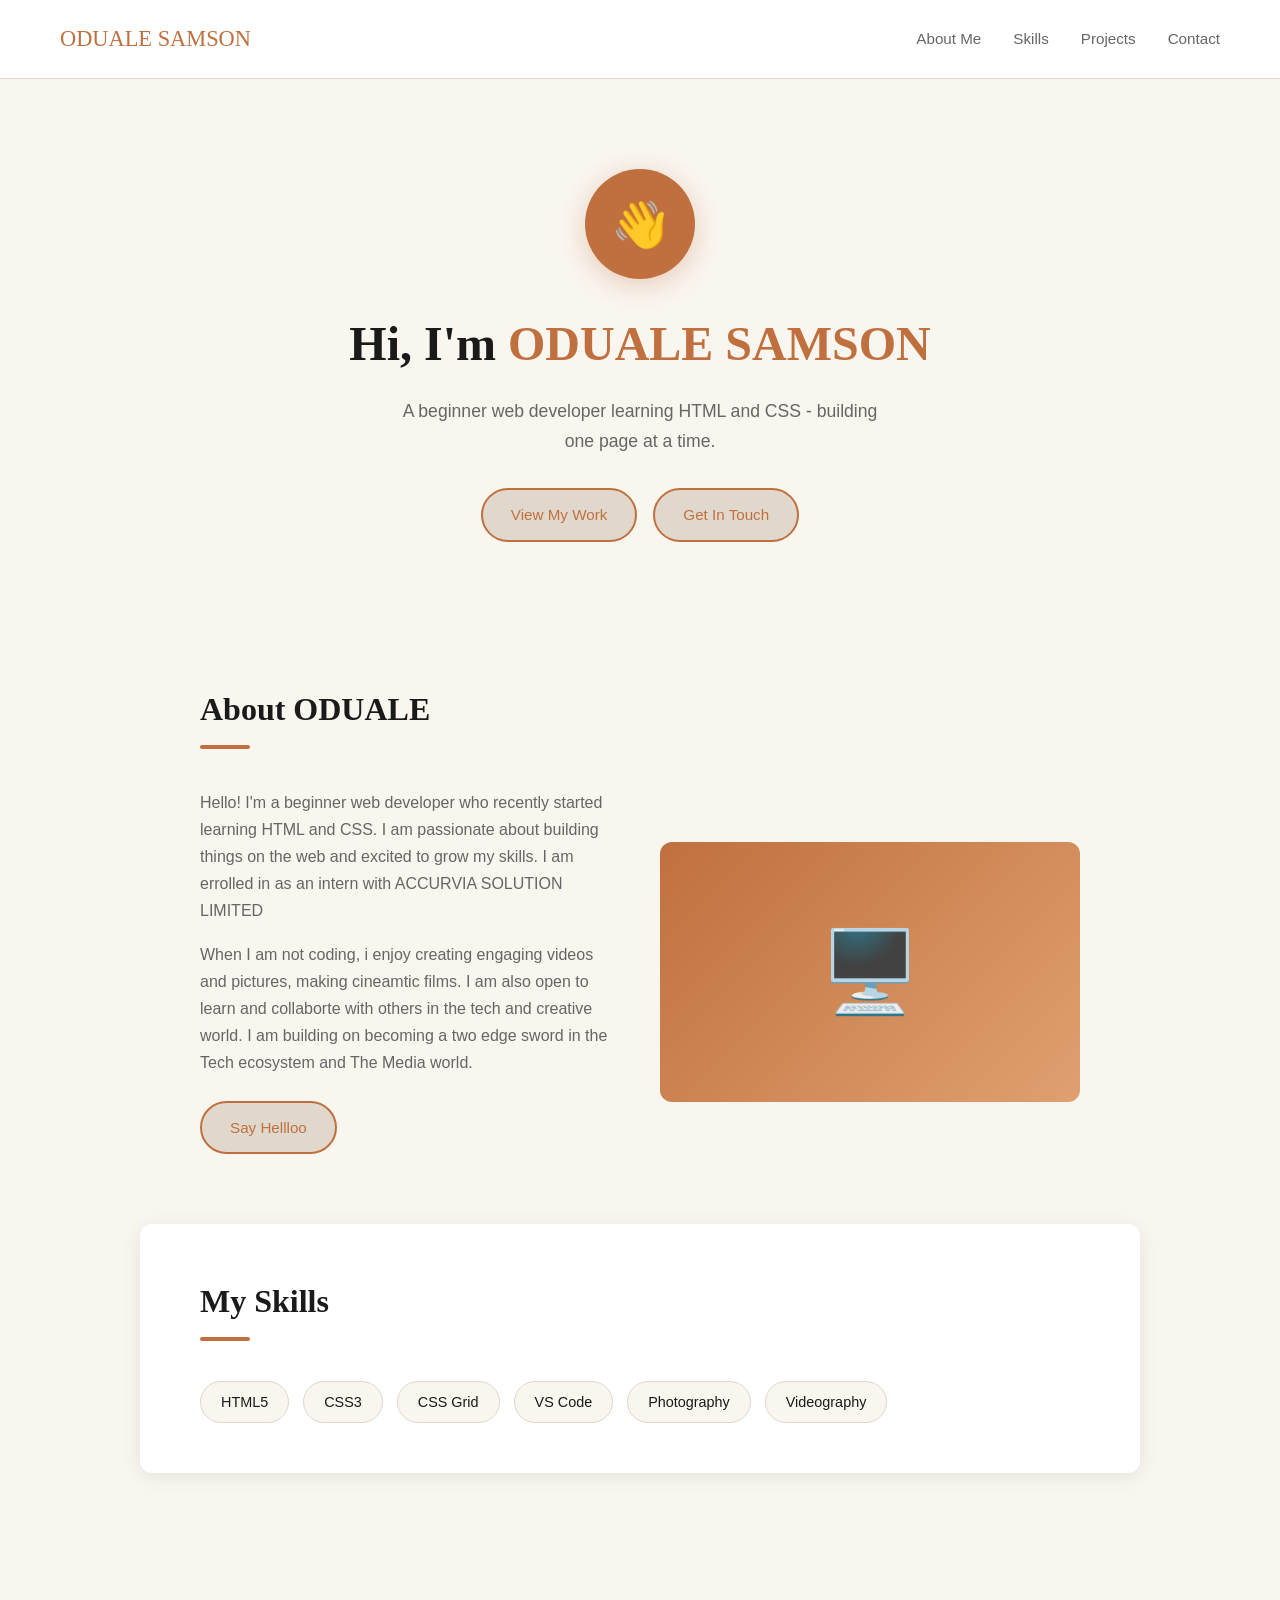
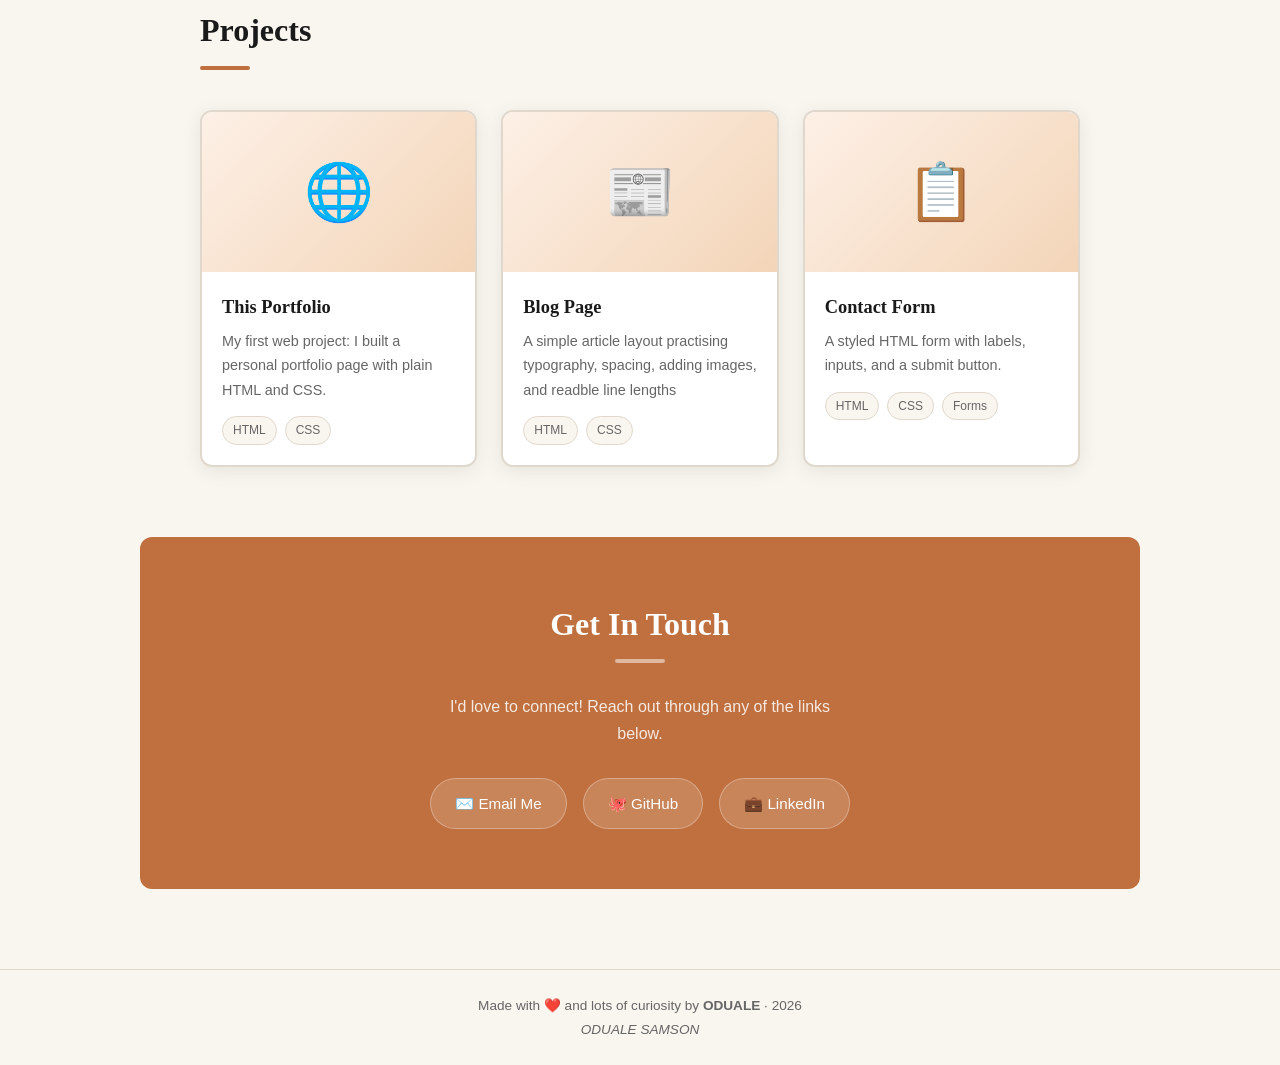
==== index.html @ 5b534d12 "Rename Home.html to index.html" ====
<!DOCTYPE html>
<html lang="en">
<head>
    <meta charset="UTF-8">
    <meta name="viewport" content="width=device-width, initial-scale=1.0">
    <title>Oduale Siwes</title>
    <!--link rel="apple-touch-icon" sizes="180x180" href="/apple-touch-icon.png">
<link rel="icon" type="image/png" sizes="32x32" href="images/favicon-32x32.png">
<link rel="icon" type="image/png" sizes="16x16" href="images/favicon-16x16.png">
<link rel="manifest" href="/site.webmanifest"-->
  <!--<link rel="stylesheet" href="/home.css">-->
<link rel="stylesheet" href="style.css">
</head>
<body>
    <!--NAVIGATION-->
    <nav>
        <div class="logo">ODUALE SAMSON</div>
        <ul class="nav-links">
            <li><a href="#about">About Me</a></li>
            <li><a href="#skills">Skills</a></li>
            <li><a href="#projects">Projects</a></li>
            <li><a href="#contact">Contact</a></li>
        </ul>
    </nav>
   <!--===========  HERO   =============-->
   <div class="hero">
    <div class="hero-avatar">👋</div>
    <h1>Hi, I'm <span>ODUALE SAMSON</span></h1>
    <p>A beginner web developer learning HTML and CSS - building one page at a time.</p>
    <div class="hero-buttons">
        <a href="#projects" class="btn btn-primary">View My Work</a>
        <a href="#contacts" class="btn btn-outline">Get In Touch</a>
    </div>
   </div>

   <!--============THIS IS ABOUT ME OOOO ============-->
    <section id="about">
        <h2 class="section-title">About ODUALE</h2>
        <div class="section-line"></div>
        <div class="about-grid">
            <div class="about-text">
         <p>Hello! I'm a beginner web developer who recently started
            learning HTML and CSS.
            I am passionate about building things on the web and excited
            to grow my skills.
            I am errolled in as an intern with ACCURVIA SOLUTION LIMITED
         </p>
         <p>When I am not coding, i enjoy creating engaging videos and pictures,
            making cineamtic films. I am also open to learn and collaborte with others in the tech and creative world.
            I am building on becoming a two edge sword in the Tech ecosystem and The Media world.
         </p>
         <a href="#contact" class="btn btn-primary" style="display: inline-block;margin-top: 8px;">Say Hellloo</a>
                </div>
                <div class="about-image">🖥️</div>
            </div>
    </section>


    <!--===========MY SKILLS SET HMMMM ==============-->
    <section id="skills">
       <h2 class="section-title">My Skills</h2>
       <div class="section-line"></div>
       <div class="skills-grid">
        <span class="skill-tag">HTML5</span>
        <span class="skill-tag">CSS3</span>
        <span class="skill-tag">CSS Grid</span>
        <span class="skill-tag">VS Code</span>
        <span class="skill-tag">Photography</span>
        <span class="skill-tag">Videography</span>
       </div>
    </section>

    <!---=========PROJECTS NA WATER, HMMM CHAIII==========-->
    <section id="projects">
        <h2 class="section-title">Projects</h2>
        <div class="section-line"></div>
        <div class="projects-grid">

            <div class="project-card">
            <div class="project-thumb">🌐</div>
            <div class="project-info">
                <h3>This Portfolio</h3>
                <p>My first web project: I built a personal portfolio
                    page with plain HTML and CSS.
                </p>
                <div class="project-tags">
                    <span>HTML</span>
                    <span>CSS</span>
                    </div>
                </div>
        </div>

        <div class="project-card">
            <div class="project-thumb">📰</div>
            <div class="project-info">
                <h3>Blog Page</h3>
                <p>A simple article layout practising typography, spacing, adding images, and readble line lengths</p>
                <div class="project-tags">
                    <span>HTML</span>
                    <span>CSS</span>
                </div>
            </div>
        </div>

        <div class="project-card">
        <div class="project-thumb">📋</div>
        <div class="project-info">
          <h3>Contact Form</h3>
          <p>A styled HTML form with labels, inputs, and a submit button.</p>
          <div class="project-tags">
            <span>HTML</span>
            <span>CSS</span>
            <span>Forms</span>
          </div>
        </div>
      </div>
    </section>

    <!-- ======= CONTACT MII MANI, OGA GET IN JOOOR ======= -->

  <section id="contact">
    <h2 class="section-title">Get In Touch</h2>
    <div class="section-line"></div>
    <p>I'd love to connect! Reach out through any of the links below.</p>
    <div class="contact-links">
      <a href="mailto:odualesolomon@gmail.com" class="contact-link">✉️ Email Me</a>
      <a href="https://github.com/odualesolomon" class="contact-link">🐙 GitHub</a>
      <a href="https://linkedin.com/in/odualesolomon" class="contact-link">💼 LinkedIn</a>
    </div>
  </section>
 
  <!-- ======= FOOTER {ESE MIII} ======= -->
  <footer>
    <p>Made with ❤️ and lots of curiosity by <strong>ODUALE</strong> · 2026</p>
    <cite>ODUALE SAMSON</cite>
  </footer>
 
</body>
</html>
</body>
</html>
---- style.css ----
/* ================================
       CSS VARIABLES — easy to change!
       ================================ */
    :root {
      --bg:       #f9f5ef;
      --card:     #ffffff;
      --accent:   #c0703e;
      --text:     #1a1a1a;
      --muted:    #666;
      --border:   #e0d8cc;
      --radius:   12px;
      --shadow:   0 4px 20px rgba(0,0,0,0.08);
    }
 
    /* ================================
       RESET & BASE
       ================================ */
    * {
      margin: 0;
      padding: 0;
      box-sizing: border-box;
    }
 
    body {
      font-family: 'DM Sans', sans-serif;
      background-color: var(--bg);
      color: var(--text);
      line-height: 1.7;
    }
    /* NAVIGATION
       ================================ */
    nav {
      display: flex;
      justify-content: space-between;
      align-items: center;
      padding: 20px 60px;
      background-color: var(--card);
      border-bottom: 1px solid var(--border);
      position: sticky;
      top: 0;
      z-index: 100;
    }
.logo {
      font-family: 'Playfair Display', serif;
      font-size: 1.4rem;
      color: var(--accent);
    }

    .nav-links {
      list-style: none;
      display: flex;
      gap: 32px;
    }
 
    .nav-links a {
      text-decoration: none;
      color: var(--muted);
      font-size: 0.95rem;
      font-weight: 500;
      transition: color 0.2s;
    }
 
    .nav-links a:hover {
      color: var(--accent);
    }
 
    /* ================================
       HERO SECTION
       ================================ */
    .hero {
      display: flex;
      flex-direction: column;
      align-items: center;
      text-align: center;
      padding: 90px 40px 70px;
    }
 
    .hero-avatar {
      
      width: 110px;
      height: 110px;
      border-radius: 50%;
      background-color: var(--accent);
      display: flex;
      align-items: center;
      justify-content: center;
      font-size: 2.8rem;
      margin-bottom: 24px;
      box-shadow: 0 6px 24px rgba(192, 112, 62, 0.3);
    }
 
    .hero h1 {
      font-family: 'Playfair Display', serif;
      font-size: 3rem;
      margin-bottom: 12px;
    }
 
    .hero h1 span {
      color: var(--accent);
    }
 
    .hero p {
      font-size: 1.1rem;
      color: var(--muted);
      max-width: 480px;
      margin-bottom: 32px;
    }
 
    .hero-buttons {
      display: flex;
      gap: 16px;
      flex-wrap: wrap;
      justify-content: center;
    }
 
    .btn {
      padding: 12px 28px;
      border-radius: 50px;
      font-family: 'DM Sans', sans-serif;
      font-size: 0.95rem;
      font-weight: 500;
      cursor: pointer;
      text-decoration: none;
      transition: transform 0.2s, box-shadow 0.2s;
      border: 2px solid transparent;
    }
 
    .btn:hover {
      transform: translateY(-2px);
      box-shadow: var(--shadow);
    }
 
    .btn-primary {
      border-color: var(--accent);
      background-color: var(--border);
      color: var(--accent);
    }
 
    .btn-outline {
      border-color: var(--accent);
      color: var(--accent);
      background: var(--border);
    }
 
    /* ================================
       SECTION WRAPPER
       ================================ */
    section {
      padding: 70px 60px;
      max-width: 1000px;
      margin: 0 auto;
    }
 
    .section-title {
      font-family: 'Playfair Display', serif;
      font-size: 2rem;
      margin-bottom: 8px;
    }
 
    .section-line {
      width: 50px;
      height: 4px;
      background-color: var(--accent);
      border-radius: 4px;
      margin-bottom: 40px;
    }
 
    /* ================================
       ABOUT SECTION
       ================================ */
    .about-grid {
      display: grid;
      grid-template-columns: 1fr 1fr;
      gap: 40px;
      align-items: center;
    }
 
    .about-text p {
      color: var(--muted);
      margin-bottom: 16px;
    }
 
    .about-image {
      background: linear-gradient(135deg, var(--accent), #e0a070);
      border-radius: var(--radius);
      height: 260px;
      display: flex;
      align-items: center;
      justify-content: center;
      font-size: 5rem;
    }
 
    /* ================================
       SKILLS SECTION
       ================================ */
    #skills {
      background-color: var(--card);
      border-radius: var(--radius);
      padding: 50px 60px;
      margin: 0 auto 60px;
      max-width: 1000px;
      box-shadow: var(--shadow);
    }
 
    .skills-grid {
      display: flex;
      flex-wrap: wrap;
      gap: 14px;
    }
 
    .skill-tag {
      background-color: var(--bg);
      border: 1px solid var(--border);
      border-radius: 50px;
      padding: 8px 20px;
      font-size: 0.9rem;
      color: var(--text);
      transition: background 0.2s, color 0.2s;
    }
 
    .skill-tag:hover {
      background-color: var(--accent);
      color: #fff;
      border-color: var(--accent);
    }
 
    /* ================================
       PROJECTS SECTION
       ================================ */
    .projects-grid {
      display: grid;
      grid-template-columns: repeat(auto-fit, minmax(260px, 1fr));
      gap: 24px;
    }
 
    .project-card {
      background-color: var(--card);
      border: 2px solid var(--border);
      border-radius: var(--radius);
      overflow: hidden;
      box-shadow: var(--shadow);
      transition: transform 0.2s;
    }
 
    .project-card:hover {
      transform: translateY(-4px);
    }
 
    .project-thumb {
      height: 160px;
      display: flex;
      align-items: center;
      justify-content: center;
      font-size: 3.5rem;
      background: linear-gradient(135deg, #fdf0e6, #f3d5b8);
    }
 
    .project-info {
      padding: 20px;
    }
 
    .project-info h3 {
      font-family: 'Playfair Display', serif;
      font-size: 1.15rem;
      margin-bottom: 6px;
    }
 
    .project-info p {
      color: var(--muted);
      font-size: 0.9rem;
      margin-bottom: 14px;
    }
 
    .project-tags {
      display: flex;
      gap: 8px;
      flex-wrap: wrap;
    }
 
    .project-tags span {
      background-color: var(--bg);
      font-size: 0.75rem;
      padding: 3px 10px;
      border-radius: 50px;
      border: 1px solid var(--border);
      color: var(--muted);
    }
 
    /* ================================
       CONTACT SECTION
       ================================ */
    #contact {
      background-color: var(--accent);
      border-radius: var(--radius);
      padding: 60px;
      text-align: center;
      max-width: 1000px;
      margin: 0 auto 80px;
      color: #fff;
    }
 
    #contact .section-title {
      color: #fff;
    }
 
    #contact .section-line {
      background-color: rgba(255,255,255,0.5);
      margin: 8px auto 30px;
    }
 
    #contact p {
      opacity: 0.85;
      max-width: 420px;
      margin: 0 auto 30px;
    }
 
    .contact-links {
      display: flex;
      gap: 16px;
      justify-content: center;
      flex-wrap: wrap;
    }
 
    .contact-link {
      background: rgba(255,255,255,0.15);
      color: #fff;
      text-decoration: none;
      padding: 12px 24px;
      border-radius: 50px;
      font-size: 0.95rem;
      border: 1px solid rgba(255,255,255,0.3);
      transition: background 0.2s;
    }
 
    .contact-link:hover {
      background: rgba(255,255,255,0.28);
    }
 
    /* ================================
       FOOTER
       ================================ */
    footer {
      text-align: center;
      padding: 24px;
      font-size: 0.85rem;
      color: var(--muted);
      border-top: 1px solid var(--border);
    }
 
    /* ================================
       RESPONSIVE — smaller screens
       ================================ */
    @media (max-width: 700px) {
      nav {
        padding: 16px 24px;
      }
 
      .nav-links {
        gap: 18px;
      }
 
      section {
        padding: 50px 24px;
      }
 
      #skills, #contact {
        padding: 40px 24px;
        margin: 0 20px 40px;
      }
 
      .about-grid {
        grid-template-columns: 1fr;
      }
 
      .about-image {
        height: 180px;
      }
 
      .hero h1 {
        font-size: 2rem;
      }
    }
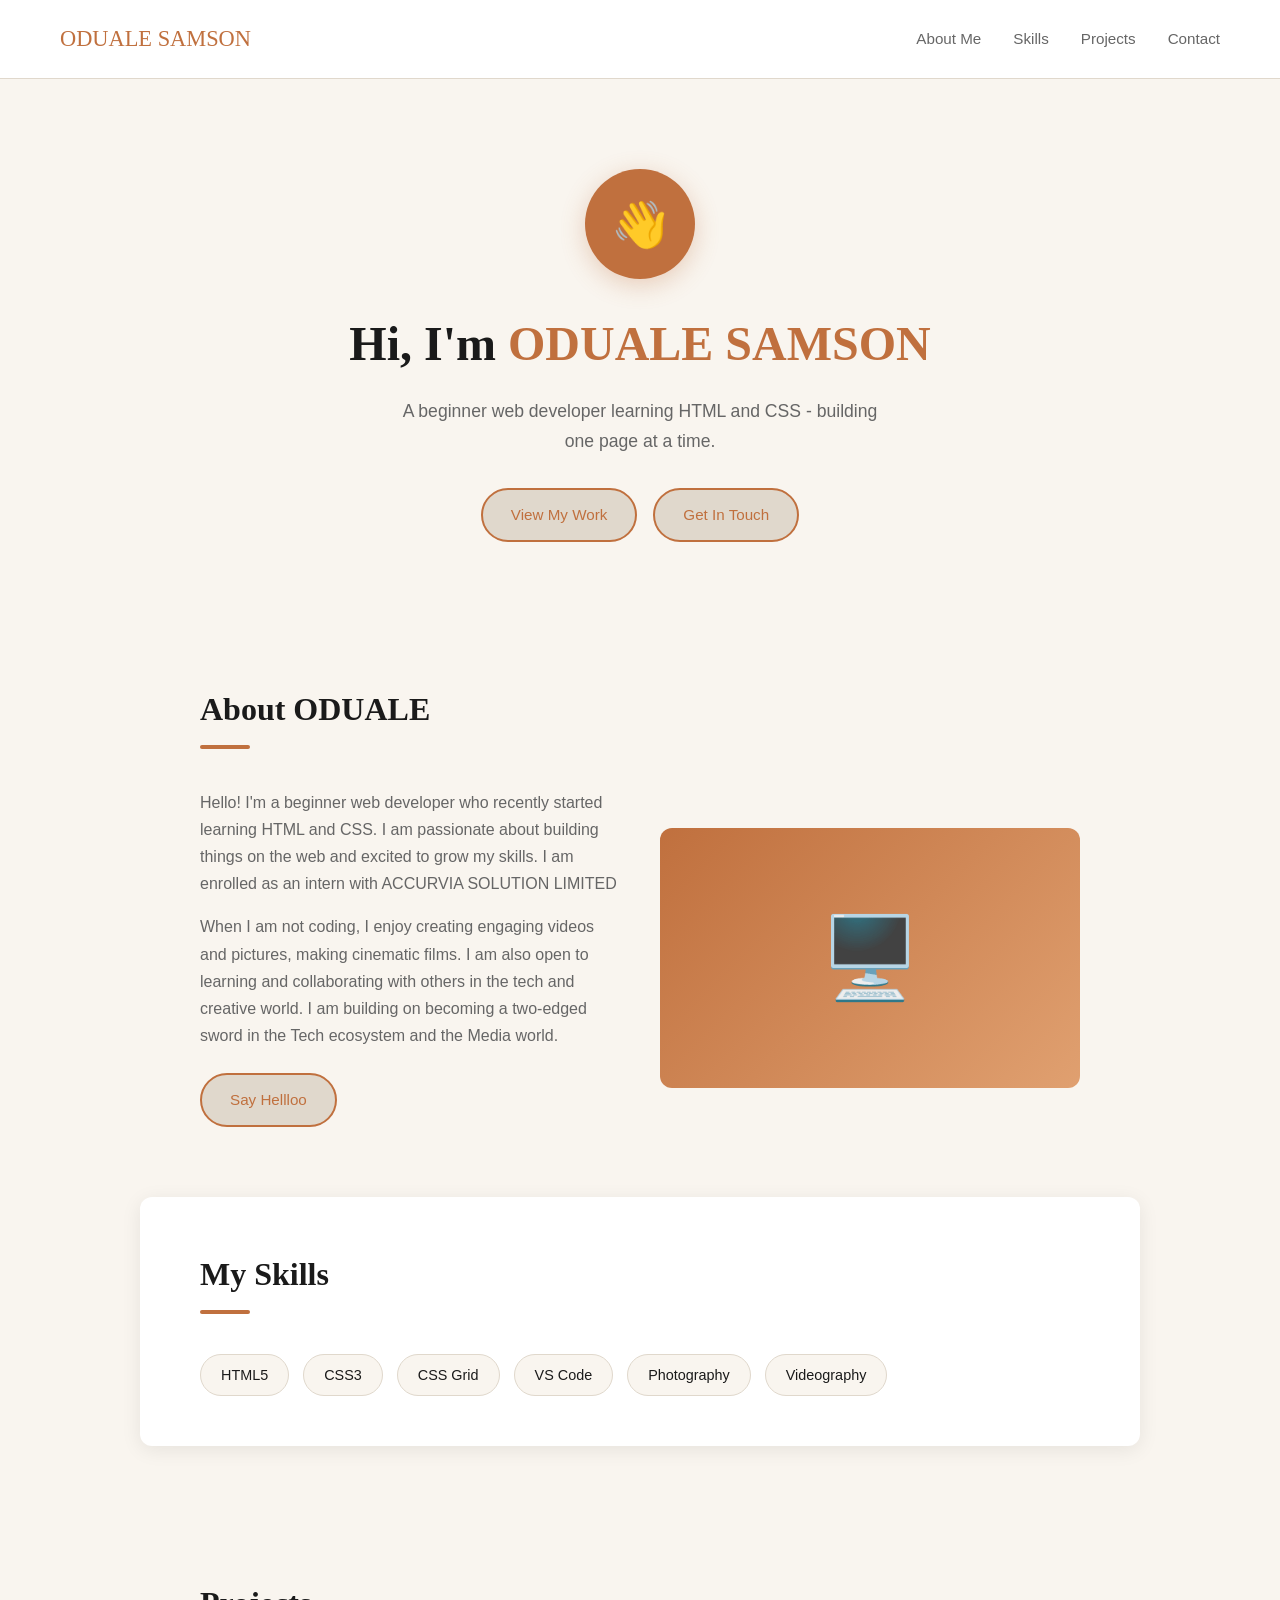
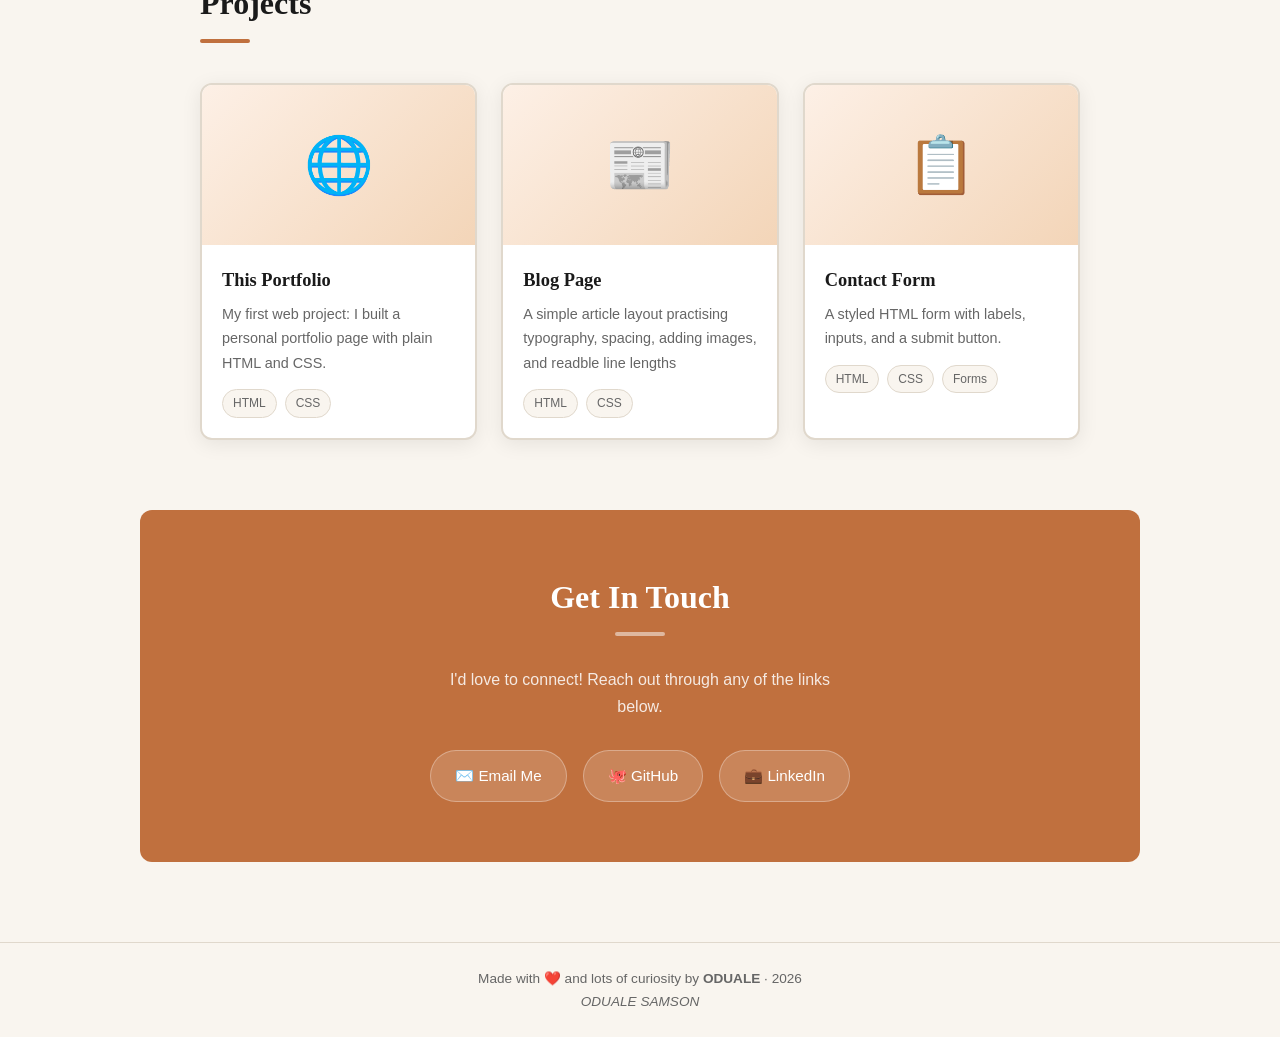
==== commit 9cb82454: "Fix HTML structure and typos in index.html Corrected HTML structure and fixed typos in content." ====
--- a/index.html
+++ b/index.html
@@ -29,7 +29,7 @@
     <p>A beginner web developer learning HTML and CSS - building one page at a time.</p>
     <div class="hero-buttons">
         <a href="#projects" class="btn btn-primary">View My Work</a>
-        <a href="#contacts" class="btn btn-outline">Get In Touch</a>
+        <a href="#contact" class="btn btn-outline">Get In Touch</a>
     </div>
    </div>
 
@@ -43,11 +43,11 @@
             learning HTML and CSS.
             I am passionate about building things on the web and excited
             to grow my skills.
-            I am errolled in as an intern with ACCURVIA SOLUTION LIMITED
+            I am enrolled as an intern with ACCURVIA SOLUTION LIMITED
          </p>
-         <p>When I am not coding, i enjoy creating engaging videos and pictures,
-            making cineamtic films. I am also open to learn and collaborte with others in the tech and creative world.
-            I am building on becoming a two edge sword in the Tech ecosystem and The Media world.
+         <p>When I am not coding, I enjoy creating engaging videos and pictures,
+            making cinematic films. I am also open to learning and collaborating with others in the tech and creative world.
+            I am building on becoming a two-edged sword in the Tech ecosystem and the Media world.
          </p>
          <a href="#contact" class="btn btn-primary" style="display: inline-block;margin-top: 8px;">Say Hellloo</a>
                 </div>
